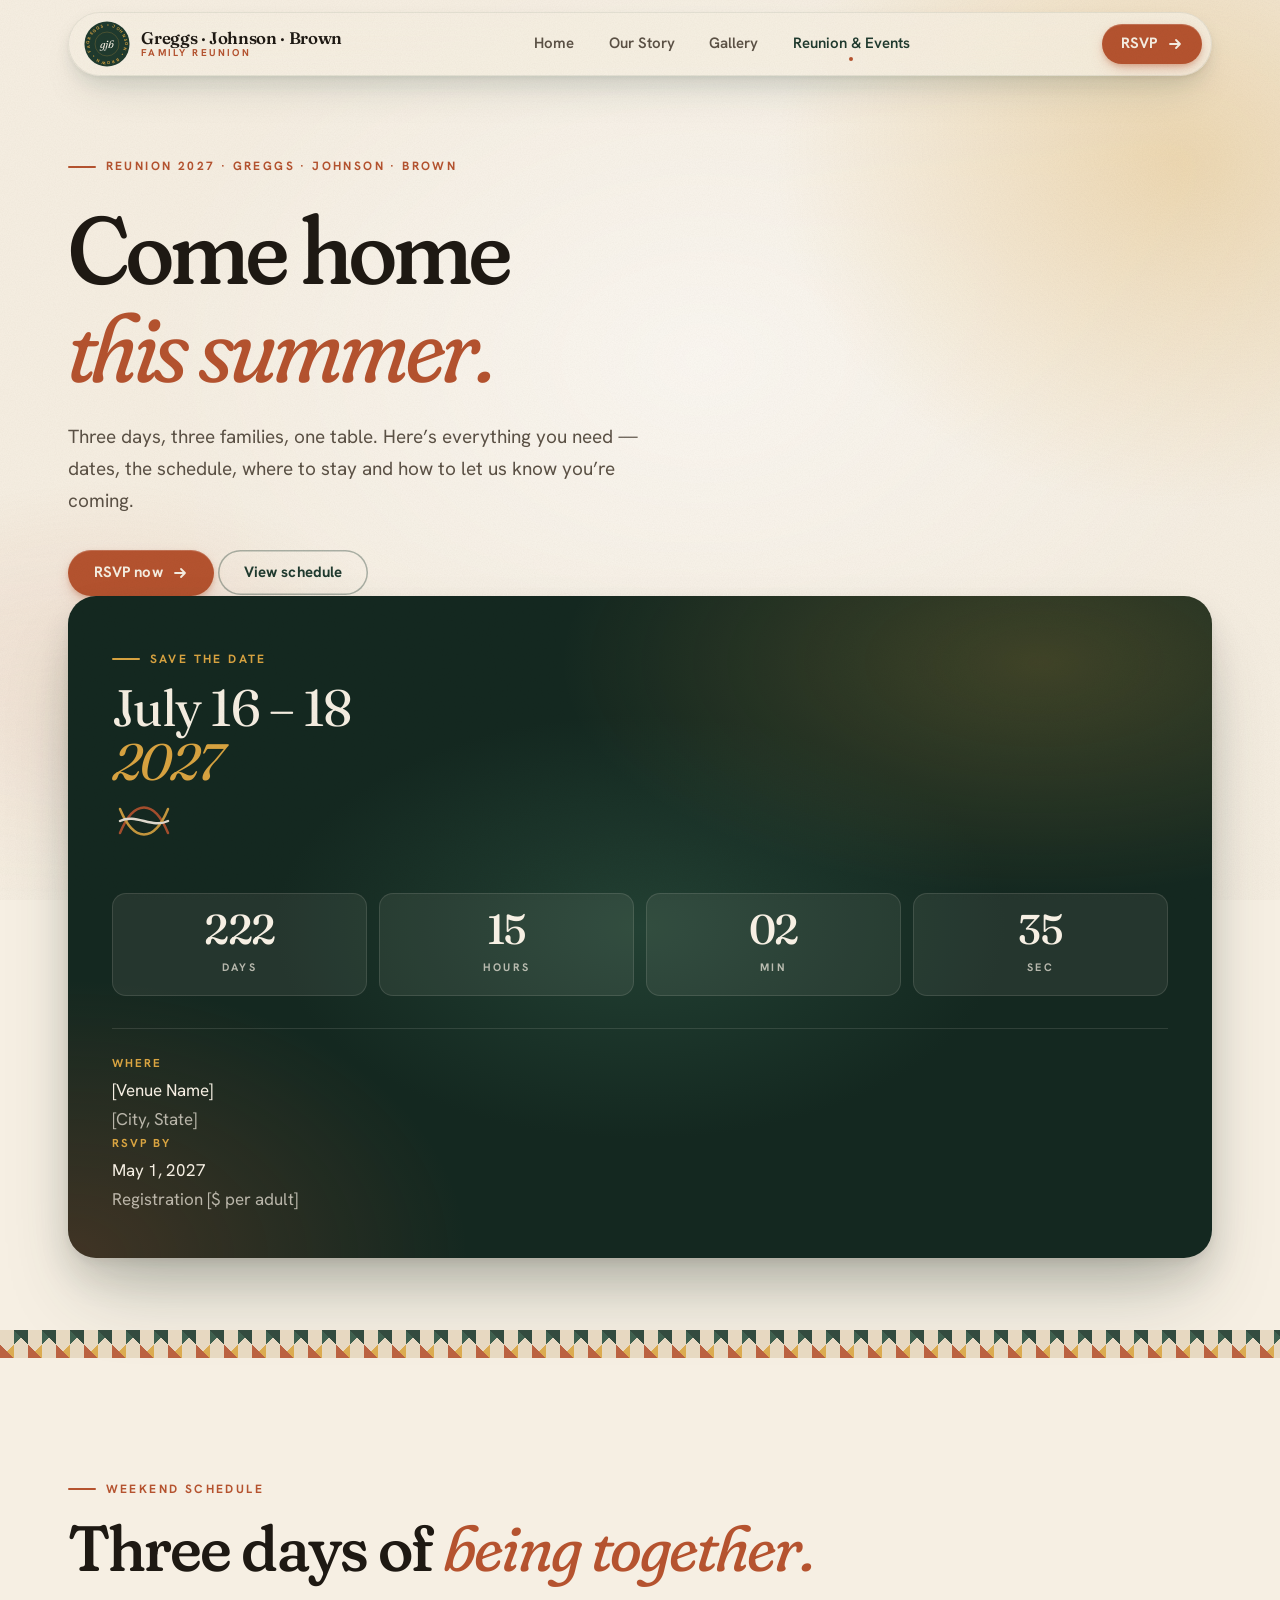
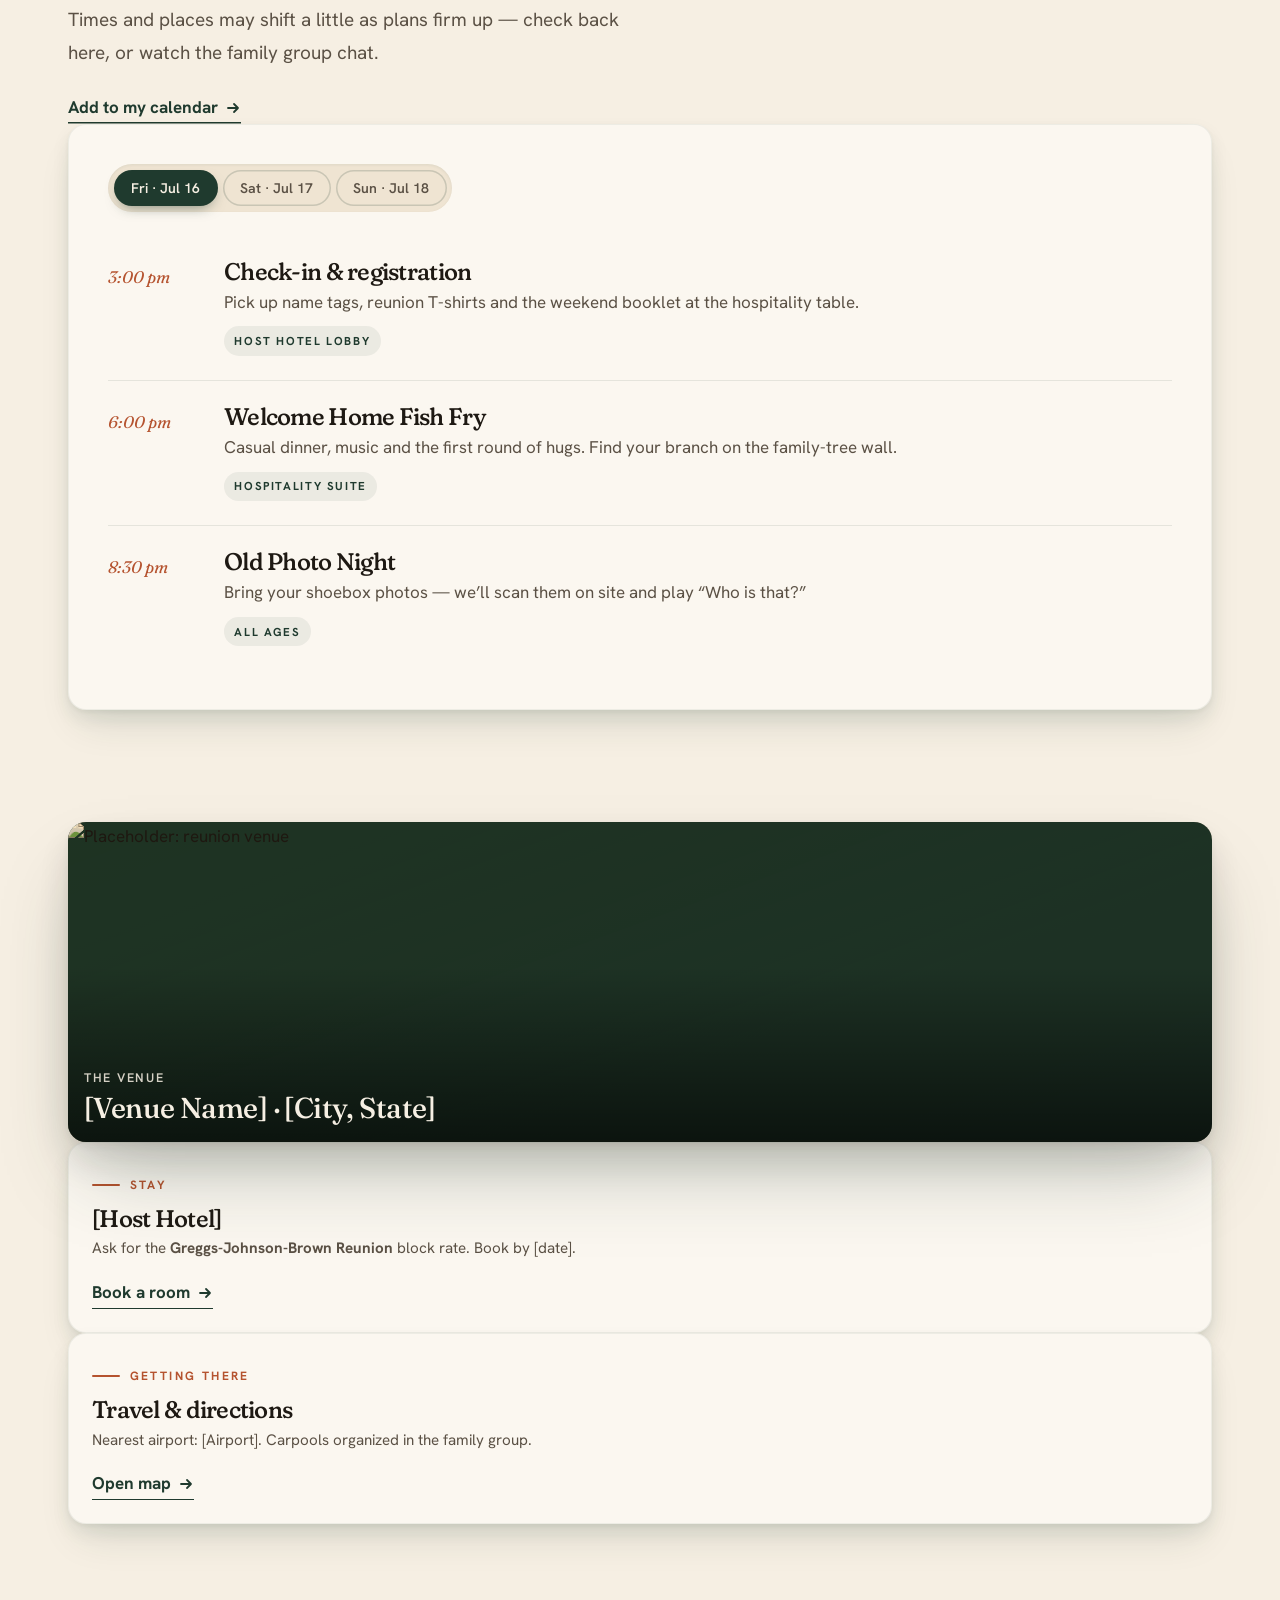
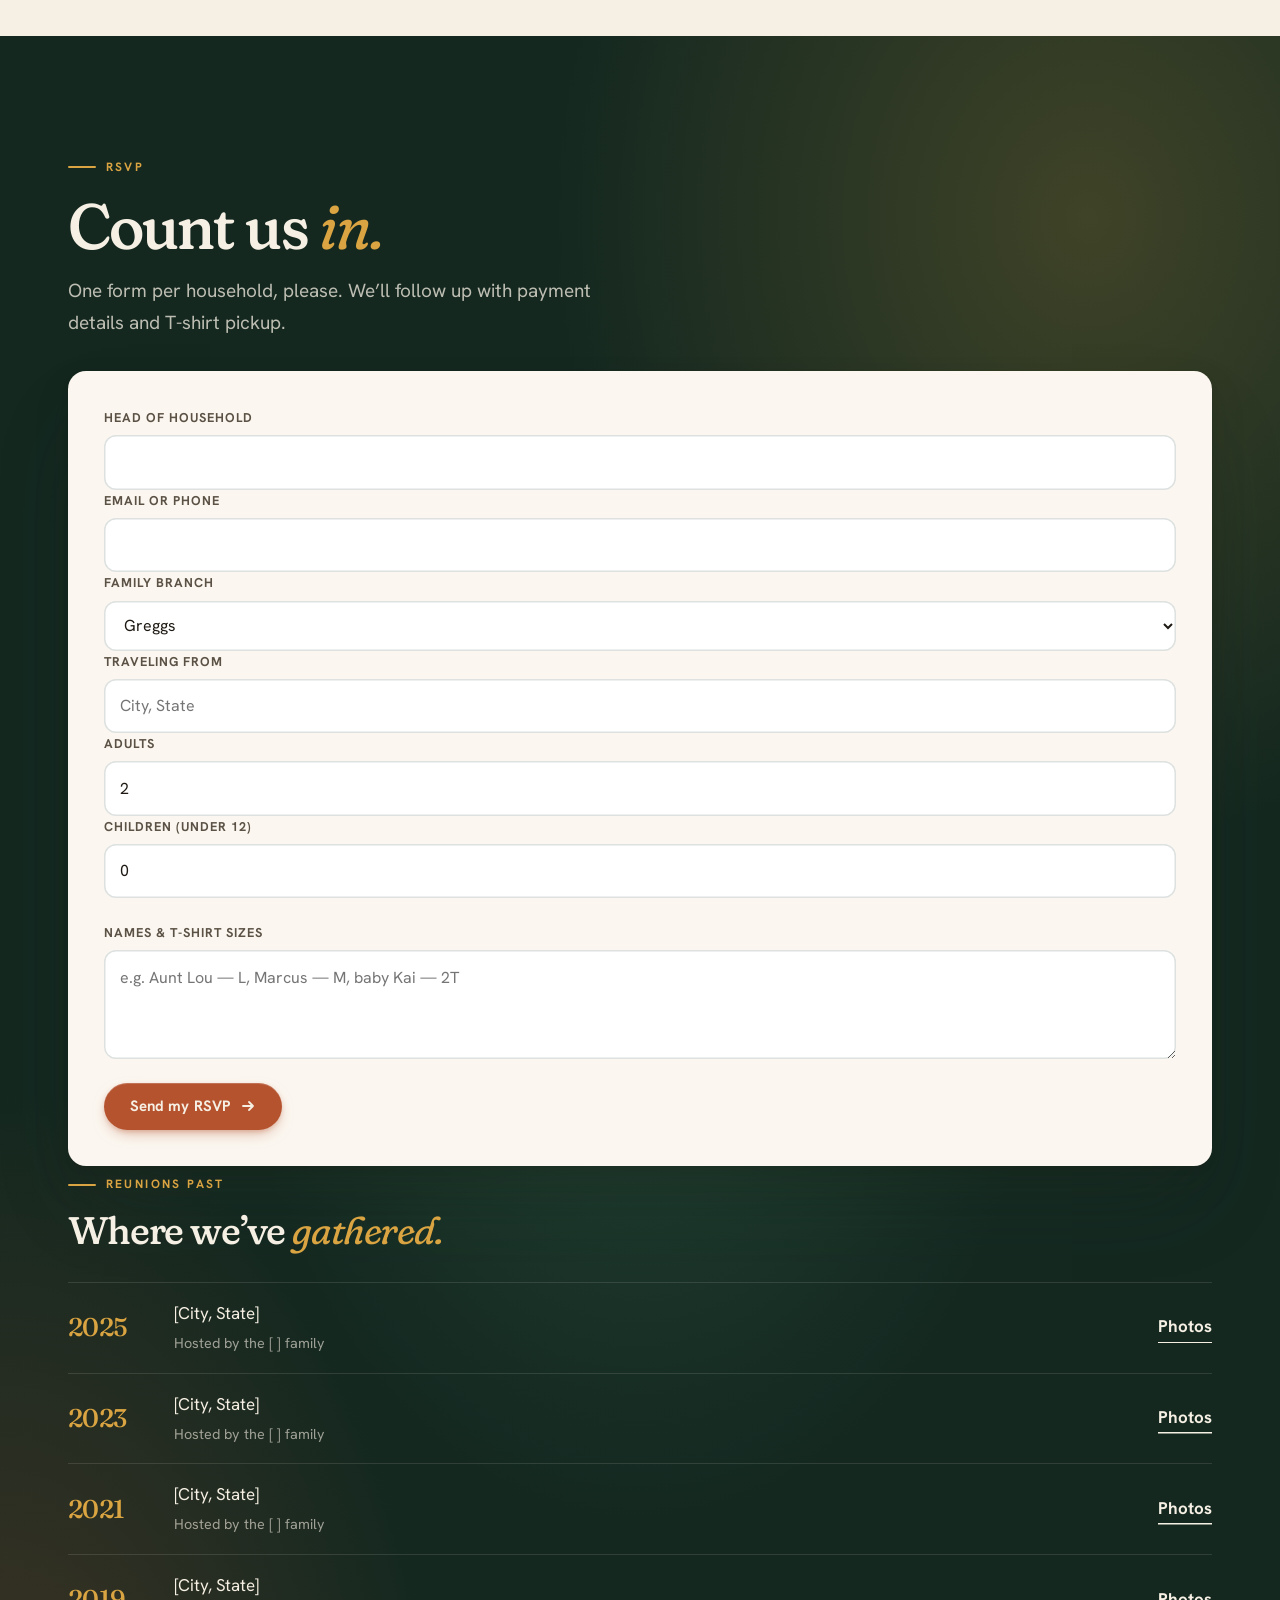
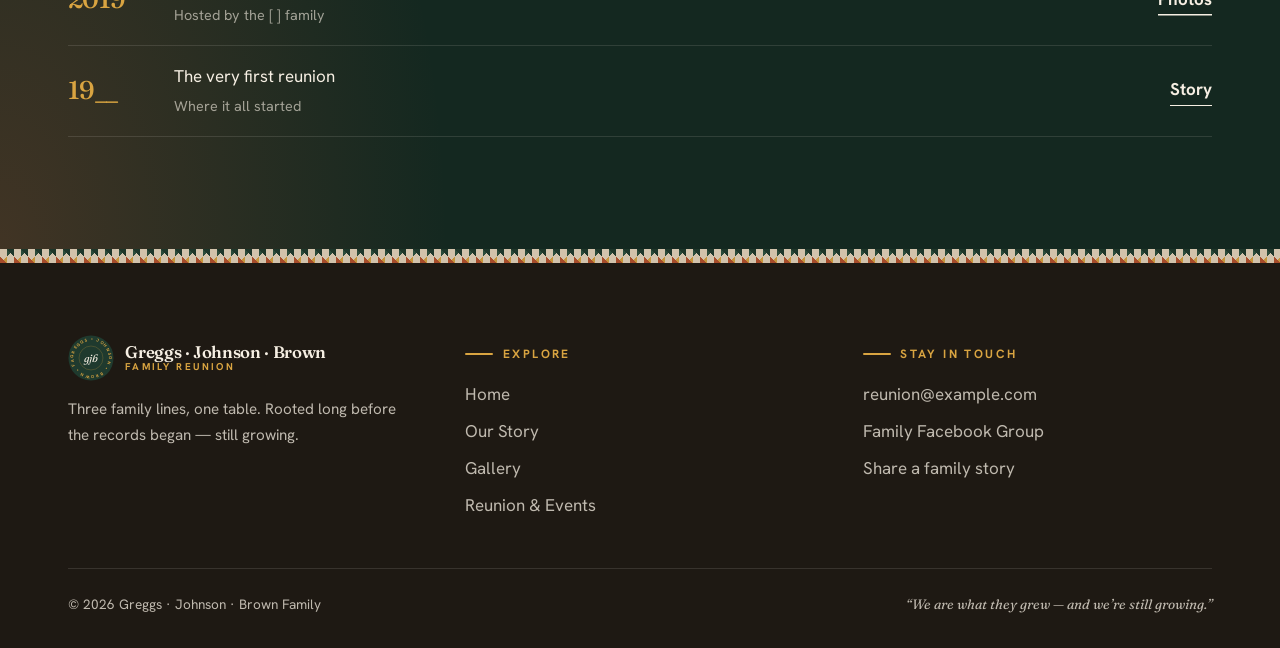
==== events.html @ fdebd54a "Greggs Johnson Brown family reunion website Home, Our Story (history by era), Gallery with family tr" ====
<!doctype html>
<html lang="en">
<head>
  <meta charset="utf-8">
  <meta name="viewport" content="width=device-width, initial-scale=1">
  <title>Reunion & Events · Greggs · Johnson · Brown Family</title>
  <meta name="description" content="Dates, schedule, venue and RSVP for the Greggs Johnson Brown Family Reunion.">
  <link rel="preconnect" href="https://fonts.googleapis.com">
  <link rel="preconnect" href="https://fonts.gstatic.com" crossorigin>
  <link href="https://fonts.googleapis.com/css2?family=Fraunces:ital,opsz,wght,SOFT,WONK@0,9..144,300..700,0..100,0..1;1,9..144,300..700,0..100,0..1&family=Hanken+Grotesk:wght@400;500;600;700&display=swap" rel="stylesheet">
  <script src="https://cdn.tailwindcss.com"></script>
  <script src="assets/tw-config.js"></script>
  <link rel="stylesheet" href="assets/site.css">
  <style>
    .day-tabs { display: inline-flex; gap: .3rem; padding: .35rem; border-radius: 999px; background: var(--paper-2); box-shadow: inset 0 1px 3px rgba(31,58,46,.08); }
    .day-panel[hidden] { display: none; }
    .slot { display: grid; grid-template-columns: 68px 1fr; gap: var(--s-4); padding-block: var(--s-4); border-top: 1px solid rgba(31,58,46,.1); }
    .slot:first-child { border-top: 0; }
    @media (min-width: 640px) { .slot { grid-template-columns: 92px 1fr; } }
    .slot time { font-family: 'Fraunces', serif; font-style: italic; color: var(--clay); font-size: 1.05rem; padding-top: .2rem; }
    .slot h3 { font-size: 1.5rem; }
    .slot p { color: var(--ink-soft); margin-top: .25rem; }
    .tag { display: inline-block; margin-top: .6rem; font-size: .72rem; letter-spacing: .14em; text-transform: uppercase; font-weight: 700; color: var(--leaf); background: rgba(31,58,46,.07); padding: .3rem .65rem; border-radius: 999px; }
    .past-row { display: grid; grid-template-columns: 90px 1fr auto; gap: var(--s-3); align-items: center; padding-block: var(--s-3); border-top: 1px solid rgba(246,239,227,.12); }
    .past-row b { font-family: 'Fraunces', serif; font-weight: 500; font-size: 1.6rem; letter-spacing: -0.02em; color: var(--gold); }
  </style>
</head>
<body>
  <header id="site-header"></header>

  <main>
    <!-- HERO -->
    <section class="relative isolate" style="padding-block: var(--s-7)">
      <div class="hero-bg"></div>
      <div class="wrap grid gap-10 lg:grid-cols-[1.1fr_1fr] lg:items-center">
        <div>
          <p class="eyebrow rise d1">Reunion 2027 · Greggs · Johnson · Brown</p>
          <h1 class="rise d2" style="font-size: clamp(3rem, 8vw, 6rem); margin-top: var(--s-4)">Come home<br><em>this summer.</em></h1>
          <p class="lede rise d3" style="margin-top: var(--s-4)">Three days, three families, one table. Here’s everything you need — dates, the schedule, where to stay and how to let us know you’re coming.</p>
          <div class="flex flex-wrap gap-3 rise d4" style="margin-top: var(--s-5)">
            <a class="btn btn-clay" href="#rsvp">RSVP now
              <svg width="16" height="16" viewBox="0 0 16 16" fill="none" aria-hidden="true"><path d="M3 8h10m-4-4 4 4-4 4" stroke="currentColor" stroke-width="1.8" stroke-linecap="round" stroke-linejoin="round"/></svg></a>
            <a class="btn btn-ghost" href="#schedule">View schedule</a>
          </div>
        </div>

        <div class="section-dark card-float rise d3" style="border-radius: 28px; padding: clamp(1.75rem, 4vw, 2.75rem)">
          <div class="flex items-start justify-between gap-4">
            <div>
              <p class="eyebrow">Save the date</p>
              <p class="font-display" style="font-size: clamp(2.2rem, 5vw, 3.2rem); letter-spacing: -0.03em; line-height: 1.05; margin-top: var(--s-2)">July 16 – 18<br><span style="font-style:italic;color:var(--gold)">2027</span></p>
            </div>
            <svg width="64" height="64" viewBox="0 0 64 64" fill="none" aria-hidden="true" style="flex:none;opacity:.9">
              <path d="M8 44 C 22 10, 42 10, 56 44" stroke="#B5532F" stroke-width="2.5" stroke-linecap="round"/>
              <path d="M8 20 C 22 54, 42 54, 56 20" stroke="#D9A441" stroke-width="2.5" stroke-linecap="round"/>
              <path d="M8 32 C 24 24, 40 40, 56 32" stroke="#F6EFE3" stroke-width="2.5" stroke-linecap="round"/>
            </svg>
          </div>
          <div class="count" style="margin-top: var(--s-5)">
            <div><b data-count="d">--</b><span>Days</span></div>
            <div><b data-count="h">--</b><span>Hours</span></div>
            <div><b data-count="m">--</b><span>Min</span></div>
            <div><b data-count="s">--</b><span>Sec</span></div>
          </div>
          <div class="grid gap-4 sm:grid-cols-2" style="margin-top: var(--s-5); padding-top: var(--s-4); border-top: 1px solid rgba(246,239,227,.12)">
            <div><p style="font-size:.72rem;letter-spacing:.18em;text-transform:uppercase;font-weight:700;color:var(--gold)">Where</p><p style="margin-top:.2rem">[Venue Name]<br><span style="opacity:.7">[City, State]</span></p></div>
            <div><p style="font-size:.72rem;letter-spacing:.18em;text-transform:uppercase;font-weight:700;color:var(--gold)">RSVP by</p><p style="margin-top:.2rem">May 1, 2027<br><span style="opacity:.7">Registration [$ per adult]</span></p></div>
          </div>
        </div>
      </div>
    </section>

    <div class="quilt"></div>

    <!-- SCHEDULE -->
    <section id="schedule" style="padding-block: var(--s-8); scroll-margin-top: 100px">
      <div class="wrap grid gap-10 lg:grid-cols-[0.8fr_1.2fr]">
        <div class="reveal">
          <p class="eyebrow">Weekend schedule</p>
          <h2 style="font-size: clamp(2.4rem, 5.5vw, 4rem); margin-top: var(--s-3)">Three days of <em>being together.</em></h2>
          <p class="lede" style="margin-top: var(--s-4)">Times and places may shift a little as plans firm up — check back here, or watch the family group chat.</p>
          <a class="link" href="#" style="margin-top: var(--s-4)">Add to my calendar
            <svg width="16" height="16" viewBox="0 0 16 16" fill="none" aria-hidden="true"><path d="M3 8h10m-4-4 4 4-4 4" stroke="currentColor" stroke-width="1.8" stroke-linecap="round" stroke-linejoin="round"/></svg></a>
        </div>

        <div class="card reveal" style="padding: clamp(1.25rem, 4vw, 2.5rem)">
          <div class="day-tabs" role="tablist" aria-label="Reunion days">
            <button class="chip" role="tab" aria-pressed="true" aria-selected="true" aria-controls="day-fri" id="tab-fri">Fri · Jul 16</button>
            <button class="chip" role="tab" aria-pressed="false" aria-selected="false" aria-controls="day-sat" id="tab-sat">Sat · Jul 17</button>
            <button class="chip" role="tab" aria-pressed="false" aria-selected="false" aria-controls="day-sun" id="tab-sun">Sun · Jul 18</button>
          </div>

          <div class="day-panel" id="day-fri" role="tabpanel" aria-labelledby="tab-fri" style="margin-top: var(--s-4)">
            <div class="slot"><time>3:00 pm</time><div><h3>Check-in & registration</h3><p>Pick up name tags, reunion T-shirts and the weekend booklet at the hospitality table.</p><span class="tag">Host hotel lobby</span></div></div>
            <div class="slot"><time>6:00 pm</time><div><h3>Welcome Home Fish Fry</h3><p>Casual dinner, music and the first round of hugs. Find your branch on the family-tree wall.</p><span class="tag">Hospitality suite</span></div></div>
            <div class="slot"><time>8:30 pm</time><div><h3>Old Photo Night</h3><p>Bring your shoebox photos — we’ll scan them on site and play “Who is that?”</p><span class="tag">All ages</span></div></div>
          </div>
          <div class="day-panel" id="day-sat" role="tabpanel" aria-labelledby="tab-sat" style="margin-top: var(--s-4)" hidden>
            <div class="slot"><time>10:00 am</time><div><h3>Family Picnic</h3><p>Games for the kids, spades and dominoes for the grown folks, and plenty of food off the grill.</p><span class="tag">[Park name]</span></div></div>
            <div class="slot"><time>1:00 pm</time><div><h3>The Generations Photo</h3><p>Everyone in reunion colors — grouped by generation, then all together.</p><span class="tag">Don’t be late!</span></div></div>
            <div class="slot"><time>6:30 pm</time><div><h3>Reunion Banquet</h3><p>Dinner, the family history presentation, honoring our elders and dancing.</p><span class="tag">Banquet hall · Dressy</span></div></div>
          </div>
          <div class="day-panel" id="day-sun" role="tabpanel" aria-labelledby="tab-sun" style="margin-top: var(--s-4)" hidden>
            <div class="slot"><time>10:00 am</time><div><h3>Family Worship Service</h3><p>Worship together, with a memorial moment for those we’ve lost since the last reunion.</p><span class="tag">[Church name]</span></div></div>
            <div class="slot"><time>12:30 pm</time><div><h3>Farewell Brunch</h3><p>One last meal, the hand-off to the next host family, and safe-travel prayers.</p><span class="tag">Host hotel</span></div></div>
          </div>
        </div>
      </div>
    </section>

    <!-- VENUE & LODGING -->
    <section style="padding-bottom: var(--s-8)">
      <div class="wrap grid gap-6 md:grid-cols-3">
        <div class="photo card-float reveal md:col-span-2" style="min-height: 320px">
          <img src="https://placehold.co/1000x560/2C5140/D9A441?text=Venue+Photo&font=playfair-display" alt="Placeholder: reunion venue" style="position:absolute;inset:0">
          <div class="cap"><span>The venue</span><b style="font-size:1.8rem">[Venue Name] · [City, State]</b></div>
        </div>
        <div class="grid gap-6">
          <div class="card reveal" style="padding: var(--s-4)">
            <p class="eyebrow">Stay</p>
            <h3 style="font-size:1.5rem;margin-top:var(--s-2)">[Host Hotel]</h3>
            <p style="color:var(--ink-soft);font-size:.95rem;margin-top:.3rem">Ask for the <b>Greggs-Johnson-Brown Reunion</b> block rate. Book by [date].</p>
            <a class="link" href="#" style="margin-top:var(--s-3)">Book a room
              <svg width="16" height="16" viewBox="0 0 16 16" fill="none" aria-hidden="true"><path d="M3 8h10m-4-4 4 4-4 4" stroke="currentColor" stroke-width="1.8" stroke-linecap="round" stroke-linejoin="round"/></svg></a>
          </div>
          <div class="card reveal" style="padding: var(--s-4)">
            <p class="eyebrow">Getting there</p>
            <h3 style="font-size:1.5rem;margin-top:var(--s-2)">Travel & directions</h3>
            <p style="color:var(--ink-soft);font-size:.95rem;margin-top:.3rem">Nearest airport: [Airport]. Carpools organized in the family group.</p>
            <a class="link" href="#" style="margin-top:var(--s-3)">Open map
              <svg width="16" height="16" viewBox="0 0 16 16" fill="none" aria-hidden="true"><path d="M3 8h10m-4-4 4 4-4 4" stroke="currentColor" stroke-width="1.8" stroke-linecap="round" stroke-linejoin="round"/></svg></a>
          </div>
        </div>
      </div>
    </section>

    <!-- RSVP + PAST REUNIONS -->
    <section class="section-dark" id="rsvp" style="padding-block: var(--s-8); scroll-margin-top: 90px">
      <div class="wrap grid gap-12 lg:grid-cols-[1.15fr_0.85fr]">
        <div class="reveal">
          <p class="eyebrow">RSVP</p>
          <h2 style="font-size: clamp(2.4rem, 5.5vw, 4rem); margin-top: var(--s-3)">Count us <em>in.</em></h2>
          <p class="lede" style="margin-top: var(--s-3)">One form per household, please. We’ll follow up with payment details and T-shirt pickup.</p>

          <form id="rsvp-form" class="card card-float" style="margin-top: var(--s-5); padding: clamp(1.25rem, 4vw, 2.25rem); color: var(--ink)">
            <div class="grid gap-4 sm:grid-cols-2">
              <div class="field"><label for="r-name">Head of household</label><input id="r-name" name="name" required autocomplete="name"></div>
              <div class="field"><label for="r-email">Email or phone</label><input id="r-email" name="contact" required></div>
              <div class="field"><label for="r-branch">Family branch</label>
                <select id="r-branch" name="branch"><option>Greggs</option><option>Johnson</option><option>Brown</option><option>More than one</option></select></div>
              <div class="field"><label for="r-city">Traveling from</label><input id="r-city" name="city" placeholder="City, State"></div>
              <div class="field"><label for="r-adults">Adults</label><input id="r-adults" name="adults" type="number" min="0" value="2"></div>
              <div class="field"><label for="r-kids">Children (under 12)</label><input id="r-kids" name="kids" type="number" min="0" value="0"></div>
            </div>
            <div class="field" style="margin-top: var(--s-4)"><label for="r-names">Names & T-shirt sizes</label><textarea id="r-names" name="names" rows="3" placeholder="e.g. Aunt Lou — L, Marcus — M, baby Kai — 2T"></textarea></div>
            <div class="flex flex-wrap items-center gap-4" style="margin-top: var(--s-4)">
              <button class="btn btn-clay" type="submit">Send my RSVP
                <svg width="16" height="16" viewBox="0 0 16 16" fill="none" aria-hidden="true"><path d="M3 8h10m-4-4 4 4-4 4" stroke="currentColor" stroke-width="1.8" stroke-linecap="round" stroke-linejoin="round"/></svg></button>
              <p id="rsvp-thanks" role="status" style="font-weight:600;color:var(--leaf)"></p>
            </div>
          </form>
        </div>

        <aside class="reveal">
          <p class="eyebrow">Reunions past</p>
          <h3 style="font-size: clamp(1.8rem, 3.5vw, 2.4rem); margin-top: var(--s-3)">Where we’ve <em style="color:var(--gold)">gathered.</em></h3>
          <div style="margin-top: var(--s-5)">
            <div class="past-row"><b>2025</b><span>[City, State]<br><span style="opacity:.6;font-size:.9rem">Hosted by the [ ] family</span></span><a class="link" href="gallery.html" style="color:var(--paper)">Photos</a></div>
            <div class="past-row"><b>2023</b><span>[City, State]<br><span style="opacity:.6;font-size:.9rem">Hosted by the [ ] family</span></span><a class="link" href="gallery.html" style="color:var(--paper)">Photos</a></div>
            <div class="past-row"><b>2021</b><span>[City, State]<br><span style="opacity:.6;font-size:.9rem">Hosted by the [ ] family</span></span><a class="link" href="gallery.html" style="color:var(--paper)">Photos</a></div>
            <div class="past-row"><b>2019</b><span>[City, State]<br><span style="opacity:.6;font-size:.9rem">Hosted by the [ ] family</span></span><a class="link" href="gallery.html" style="color:var(--paper)">Photos</a></div>
            <div class="past-row" style="border-bottom:1px solid rgba(246,239,227,.12)"><b>19__</b><span>The very first reunion<br><span style="opacity:.6;font-size:.9rem">Where it all started</span></span><a class="link" href="story.html#era-1950s" style="color:var(--paper)">Story</a></div>
          </div>
        </aside>
      </div>
    </section>
  </main>

  <footer id="site-footer"></footer>
  <script src="assets/site.js"></script>
  <script>
    // Day tabs
    const tabs = document.querySelectorAll('[role=tab]');
    tabs.forEach(t => t.addEventListener('click', () => {
      tabs.forEach(x => {
        const on = x === t;
        x.setAttribute('aria-pressed', on); x.setAttribute('aria-selected', on);
        document.getElementById(x.getAttribute('aria-controls')).hidden = !on;
      });
    }));

    // RSVP → opens an email to the reunion committee (swap for a form service later)
    document.getElementById('rsvp-form').addEventListener('submit', e => {
      e.preventDefault();
      const f = new FormData(e.target);
      const body = [...f.entries()].map(([k, v]) => `${k}: ${v}`).join('\n');
      location.href = `mailto:reunion@example.com?subject=${encodeURIComponent('Reunion RSVP — ' + f.get('name'))}&body=${encodeURIComponent(body)}`;
      document.getElementById('rsvp-thanks').textContent = 'Thank you! Your email app should open to send it.';
    });
  </script>
</body>
</html>
---- assets/site.css ----
/* ==========================================================
   Greggs · Johnson · Brown Family Reunion — shared styles
   ========================================================== */
:root {
  /* Brand */
  --paper: #F6EFE3;
  --paper-2: #EFE4D2;
  --paper-3: #E6D6BE;
  --leaf: #1F3A2E;      /* magnolia green — primary */
  --leaf-2: #2C5140;
  --leaf-deep: #142820;
  --clay: #B5532F;      /* red clay — accent */
  --clay-2: #9A4224;
  --gold: #D9A441;      /* harvest gold */
  --ink: #1E1913;
  --ink-soft: #5B5145;

  /* Spacing tokens */
  --s-1: 0.5rem;  --s-2: 0.75rem; --s-3: 1rem;  --s-4: 1.5rem;
  --s-5: 2rem;    --s-6: 3rem;    --s-7: 4.5rem; --s-8: 7rem;

  --radius: 18px;
  --ease-spring: cubic-bezier(.34, 1.4, .64, 1);
  --ease-out: cubic-bezier(.16, 1, .3, 1);

  /* Layered, tinted shadows */
  --sh-1: 0 1px 2px rgba(31,58,46,.06), 0 2px 6px rgba(31,58,46,.05);
  --sh-2: 0 2px 4px rgba(31,58,46,.05), 0 8px 18px rgba(31,58,46,.08), 0 22px 40px -12px rgba(31,58,46,.14);
  --sh-3: 0 4px 8px rgba(30,25,19,.06), 0 18px 36px rgba(30,25,19,.12), 0 44px 80px -20px rgba(31,58,46,.28);
}

* { box-sizing: border-box; }
html { scroll-behavior: smooth; }
body {
  margin: 0;
  background: var(--paper);
  color: var(--ink);
  font-family: 'Hanken Grotesk', system-ui, sans-serif;
  font-size: 1.0625rem;
  line-height: 1.7;
  -webkit-font-smoothing: antialiased;
}
/* Paper grain */
body::before {
  content: ""; position: fixed; inset: 0; z-index: 100; pointer-events: none; opacity: .32; mix-blend-mode: multiply;
  background-image: url("data:image/svg+xml,%3Csvg xmlns='http://www.w3.org/2000/svg' width='220' height='220'%3E%3Cfilter id='n'%3E%3CfeTurbulence type='fractalNoise' baseFrequency='.85' numOctaves='3' stitchTiles='stitch'/%3E%3CfeColorMatrix values='0 0 0 0 .35 0 0 0 0 .28 0 0 0 0 .2 0 0 0 .22 0'/%3E%3C/filter%3E%3Crect width='100%25' height='100%25' filter='url(%23n)'/%3E%3C/svg%3E");
}

.font-display { font-family: 'Fraunces', Georgia, serif; font-optical-sizing: auto; }
h1, h2, h3, .h-display {
  font-family: 'Fraunces', Georgia, serif;
  font-weight: 500;
  letter-spacing: -0.03em;
  line-height: 1.02;
  margin: 0;
  font-variation-settings: "SOFT" 100, "WONK" 0;
}
h1 em, h2 em, h3 em { font-style: italic; font-weight: 400; color: var(--clay); font-variation-settings: "SOFT" 100, "WONK" 1; }
p { margin: 0; }
a { color: inherit; }
img { display: block; max-width: 100%; }

.wrap { width: 100%; max-width: 1240px; margin: 0 auto; padding-inline: var(--s-4); }
@media (min-width: 768px) { .wrap { padding-inline: var(--s-6); } }

.eyebrow {
  display: inline-flex; align-items: center; gap: .6rem;
  font-size: .75rem; font-weight: 700; letter-spacing: .2em; text-transform: uppercase; color: var(--clay);
}
.eyebrow::before { content: ""; width: 28px; height: 2px; background: currentColor; border-radius: 2px; }
.lede { font-size: 1.1875rem; color: var(--ink-soft); max-width: 36rem; }

/* ---------- Buttons ---------- */
.btn {
  --bg: var(--leaf); --fg: var(--paper);
  display: inline-flex; align-items: center; gap: .6rem;
  padding: .95rem 1.6rem; border-radius: 999px; border: 0; cursor: pointer;
  background: var(--bg); color: var(--fg);
  font: 700 .9375rem/1 'Hanken Grotesk', sans-serif; letter-spacing: .01em; text-decoration: none;
  box-shadow: 0 1px 0 rgba(255,255,255,.15) inset, 0 6px 16px -6px rgba(31,58,46,.55), 0 2px 4px rgba(31,58,46,.15);
  transition: transform .45s var(--ease-spring), opacity .2s;
  position: relative;
}
.btn svg { transition: transform .45s var(--ease-spring); }
.btn:hover { transform: translateY(-2px); }
.btn:hover svg { transform: translateX(3px); }
.btn:active { transform: translateY(1px) scale(.98); }
.btn:focus-visible, .link:focus-visible, .chip:focus-visible, .nav-link:focus-visible, .tile:focus-visible, .era-link:focus-visible, .icon-btn:focus-visible {
  outline: 3px solid var(--gold); outline-offset: 3px;
}
.btn-clay { --bg: var(--clay); box-shadow: 0 1px 0 rgba(255,255,255,.18) inset, 0 6px 16px -6px rgba(181,83,47,.6), 0 2px 4px rgba(181,83,47,.2); }
.btn-ghost { --bg: transparent; --fg: var(--leaf); box-shadow: inset 0 0 0 1.5px rgba(31,58,46,.35); }
.btn-ghost:hover { box-shadow: inset 0 0 0 1.5px var(--leaf); }
.btn-light { --bg: var(--paper); --fg: var(--leaf); }

.link {
  font-weight: 700; color: var(--leaf); text-decoration: none; display: inline-flex; align-items: center; gap: .45rem;
  background: linear-gradient(currentColor, currentColor) 0 100% / 100% 1.5px no-repeat; padding-bottom: 2px;
}
.link svg { transition: transform .45s var(--ease-spring); }
.link:hover svg { transform: translateX(4px); }
.link:hover { color: var(--clay); }
.link:active { opacity: .7; }

/* ---------- Nav ---------- */
.site-header { position: sticky; top: 0; z-index: 50; padding-top: var(--s-2); }
.nav {
  display: flex; align-items: center; justify-content: space-between; gap: var(--s-3);
  padding: .55rem .6rem .55rem 1rem; border-radius: 999px;
  background: rgba(246,239,227,.82); backdrop-filter: blur(14px) saturate(1.3); -webkit-backdrop-filter: blur(14px) saturate(1.3);
  box-shadow: var(--sh-2), inset 0 0 0 1px rgba(31,58,46,.08);
}
.brand { display: flex; align-items: center; gap: .7rem; text-decoration: none; }
.brand-name { font-family: 'Fraunces', serif; font-weight: 600; font-size: 1.05rem; letter-spacing: -0.02em; line-height: 1.1; }
.brand-name small { display: block; font-family: 'Hanken Grotesk', sans-serif; font-size: .62rem; letter-spacing: .22em; text-transform: uppercase; color: var(--clay); font-weight: 700; }
.nav-links { display: none; gap: .25rem; align-items: center; }
.nav-link {
  text-decoration: none; font-weight: 600; font-size: .9375rem; padding: .55rem .95rem; border-radius: 999px; color: var(--ink-soft);
  transition: transform .35s var(--ease-spring);
  position: relative;
}
.nav-link::after {
  content: ""; position: absolute; left: 50%; bottom: .3rem; width: 4px; height: 4px; margin-left: -2px; border-radius: 50%; background: var(--clay);
  opacity: 0; transform: scale(0); transition: transform .4s var(--ease-spring), opacity .2s;
}
.nav-link:hover { color: var(--leaf); }
.nav-link:hover::after, .nav-link[aria-current="page"]::after { opacity: 1; transform: scale(1); }
.nav-link[aria-current="page"] { color: var(--leaf); }
.nav-link:active { transform: scale(.96); }
.nav .btn { padding: .75rem 1.2rem; }
.icon-btn {
  display: inline-grid; place-items: center; width: 44px; height: 44px; border-radius: 50%; border: 0; cursor: pointer;
  background: var(--leaf); color: var(--paper); transition: transform .35s var(--ease-spring);
}
.icon-btn:hover { transform: rotate(-8deg) scale(1.05); }
.icon-btn:active { transform: scale(.92); }
.mobile-menu {
  position: absolute; left: var(--s-4); right: var(--s-4); top: calc(100% + .5rem);
  background: var(--paper); border-radius: 24px; padding: var(--s-3); box-shadow: var(--sh-3);
  display: grid; gap: .25rem;
  opacity: 0; transform: translateY(-8px) scale(.98); pointer-events: none; transition: opacity .25s, transform .45s var(--ease-spring);
}
.mobile-menu.open { opacity: 1; transform: none; pointer-events: auto; }
.mobile-menu .nav-link { font-size: 1.125rem; padding: .85rem 1rem; }
@media (min-width: 900px) {
  .nav-links { display: flex; }
  .menu-toggle, .mobile-menu { display: none; }
}

/* ---------- Seal / monogram ---------- */
.seal { width: 46px; height: 46px; flex: none; }
.seal-spin { animation: spin 40s linear infinite; transform-origin: center; }
@keyframes spin { to { transform: rotate(360deg); } }

/* ---------- Surfaces ---------- */
.card {
  background: #FBF7F0; border-radius: var(--radius); box-shadow: var(--sh-2), inset 0 0 0 1px rgba(31,58,46,.06);
}
.card-float { box-shadow: var(--sh-3); }

/* Image treatment: color multiply + bottom gradient */
.photo { position: relative; overflow: hidden; border-radius: var(--radius); background: var(--leaf); isolation: isolate; }
.photo img { width: 100%; height: 100%; object-fit: cover; transition: transform .9s var(--ease-out); filter: sepia(.25) saturate(.9); }
.photo::before { content: ""; position: absolute; inset: 0; z-index: 1; background: linear-gradient(160deg, rgba(217,164,65,.35), rgba(181,83,47,.25)); mix-blend-mode: multiply; pointer-events: none; }
.photo::after { content: ""; position: absolute; inset: 0; z-index: 1; background: linear-gradient(to top, rgba(0,0,0,.6), transparent 55%); pointer-events: none; }
.photo .cap { position: absolute; left: var(--s-3); right: var(--s-3); bottom: var(--s-3); z-index: 2; color: var(--paper); }
.photo .cap b { display: block; font-family: 'Fraunces', serif; font-weight: 500; font-size: 1.15rem; letter-spacing: -0.02em; line-height: 1.2; }
.photo .cap span { font-size: .78rem; letter-spacing: .14em; text-transform: uppercase; opacity: .85; font-weight: 600; }

/* Polaroid */
.polaroid {
  background: #FDFAF4; padding: 10px 10px 44px; border-radius: 6px; box-shadow: var(--sh-3);
  transition: transform .6s var(--ease-spring);
}
.polaroid .photo { border-radius: 2px; }
.polaroid .photo::after { display: none; }
.polaroid figcaption { font-family: 'Fraunces', serif; font-style: italic; font-size: .95rem; color: var(--ink-soft); text-align: center; margin-top: .6rem; }

/* ---------- Quilt pattern band ---------- */
.quilt {
  height: 28px;
  background:
    linear-gradient(45deg, var(--clay) 25%, transparent 25%) 0 0 / 28px 28px,
    linear-gradient(-45deg, var(--gold) 25%, transparent 25%) 14px 0 / 28px 28px,
    linear-gradient(45deg, transparent 75%, var(--leaf) 75%) 0 0 / 28px 28px,
    linear-gradient(-45deg, transparent 75%, var(--leaf-2) 75%) 14px 0 / 28px 28px,
    var(--paper-3);
  opacity: .9;
}
.quilt-thin { height: 14px; background-size: 14px 14px; background-position: 0 0, 7px 0, 0 0, 7px 0; }

/* ---------- Dark section ---------- */
.section-dark {
  position: relative; color: var(--paper); background: var(--leaf-deep); overflow: hidden; isolation: isolate;
}
.section-dark::before {
  content: ""; position: absolute; inset: 0; z-index: -1;
  background:
    radial-gradient(60% 50% at 85% 10%, rgba(217,164,65,.22), transparent 70%),
    radial-gradient(50% 60% at 0% 100%, rgba(181,83,47,.28), transparent 70%),
    radial-gradient(40% 40% at 50% 50%, rgba(44,81,64,.6), transparent 80%);
}
.section-dark .lede { color: rgba(246,239,227,.75); }
.section-dark .eyebrow { color: var(--gold); }
.section-dark h2 em { color: var(--gold); }

/* ---------- Hero backdrop ---------- */
.hero-bg {
  position: absolute; inset: 0; z-index: -1; pointer-events: none;
  -webkit-mask-image: linear-gradient(to bottom, #000 60%, transparent);
          mask-image: linear-gradient(to bottom, #000 60%, transparent);
  background:
    radial-gradient(45% 55% at 92% 18%, rgba(217,164,65,.30), transparent 70%),
    radial-gradient(40% 45% at 8% 85%, rgba(181,83,47,.16), transparent 70%),
    radial-gradient(60% 60% at 55% 40%, rgba(255,255,255,.55), transparent 75%);
}

/* ---------- Chips / filters ---------- */
.chip {
  border: 0; cursor: pointer; font: 600 .875rem/1 'Hanken Grotesk', sans-serif; padding: .7rem 1.1rem; border-radius: 999px;
  background: transparent; color: var(--ink-soft); box-shadow: inset 0 0 0 1.5px rgba(31,58,46,.18);
  transition: transform .4s var(--ease-spring);
}
.chip:hover { color: var(--leaf); box-shadow: inset 0 0 0 1.5px var(--leaf); }
.chip:active { transform: scale(.95); }
.chip[aria-pressed="true"] { background: var(--leaf); color: var(--paper); box-shadow: 0 6px 14px -6px rgba(31,58,46,.6); }

/* ---------- Countdown ---------- */
.count { display: grid; grid-template-columns: repeat(4, 1fr); gap: var(--s-2); }
.count div { text-align: center; padding: var(--s-3) var(--s-1); border-radius: 14px; background: rgba(246,239,227,.07); box-shadow: inset 0 0 0 1px rgba(246,239,227,.12); }
.count b { display: block; font-family: 'Fraunces', serif; font-weight: 500; font-size: clamp(1.8rem, 5vw, 2.6rem); letter-spacing: -0.03em; line-height: 1; font-variant-numeric: tabular-nums; }
.count span { font-size: .68rem; letter-spacing: .2em; text-transform: uppercase; opacity: .7; font-weight: 700; }

/* ---------- Forms ---------- */
.field { display: grid; gap: .4rem; }
.field label { font-size: .8rem; font-weight: 700; letter-spacing: .08em; text-transform: uppercase; color: var(--ink-soft); }
.field input, .field select, .field textarea {
  font: inherit; font-size: 1rem; padding: .85rem 1rem; border-radius: 12px; border: 0; background: #fff; color: var(--ink);
  box-shadow: inset 0 0 0 1.5px rgba(31,58,46,.15);
}
.field input:hover, .field select:hover, .field textarea:hover { box-shadow: inset 0 0 0 1.5px rgba(31,58,46,.35); }
.field input:focus-visible, .field select:focus-visible, .field textarea:focus-visible { outline: none; box-shadow: inset 0 0 0 2px var(--leaf), 0 0 0 4px rgba(217,164,65,.35); }

/* ---------- Reveal ---------- */
.reveal { opacity: 0; transform: translateY(24px); transition: opacity .9s var(--ease-out), transform 1s var(--ease-out); }
.reveal.is-in { opacity: 1; transform: none; }
@media (prefers-reduced-motion: reduce) {
  .reveal { opacity: 1; transform: none; }
  .seal-spin { animation: none; }
  html { scroll-behavior: auto; }
}

/* Page-load stagger */
.rise { opacity: 0; transform: translateY(18px); animation: rise 1s var(--ease-out) forwards; }
@keyframes rise { to { opacity: 1; transform: none; } }
.d1 { animation-delay: .08s; } .d2 { animation-delay: .18s; } .d3 { animation-delay: .3s; } .d4 { animation-delay: .44s; } .d5 { animation-delay: .6s; }

/* ---------- Footer ---------- */
.site-footer { background: var(--ink); color: rgba(246,239,227,.75); }
.site-footer a { text-decoration: none; }
.site-footer a:hover { color: var(--gold); }
.site-footer a:focus-visible { outline: 3px solid var(--gold); outline-offset: 3px; border-radius: 4px; }
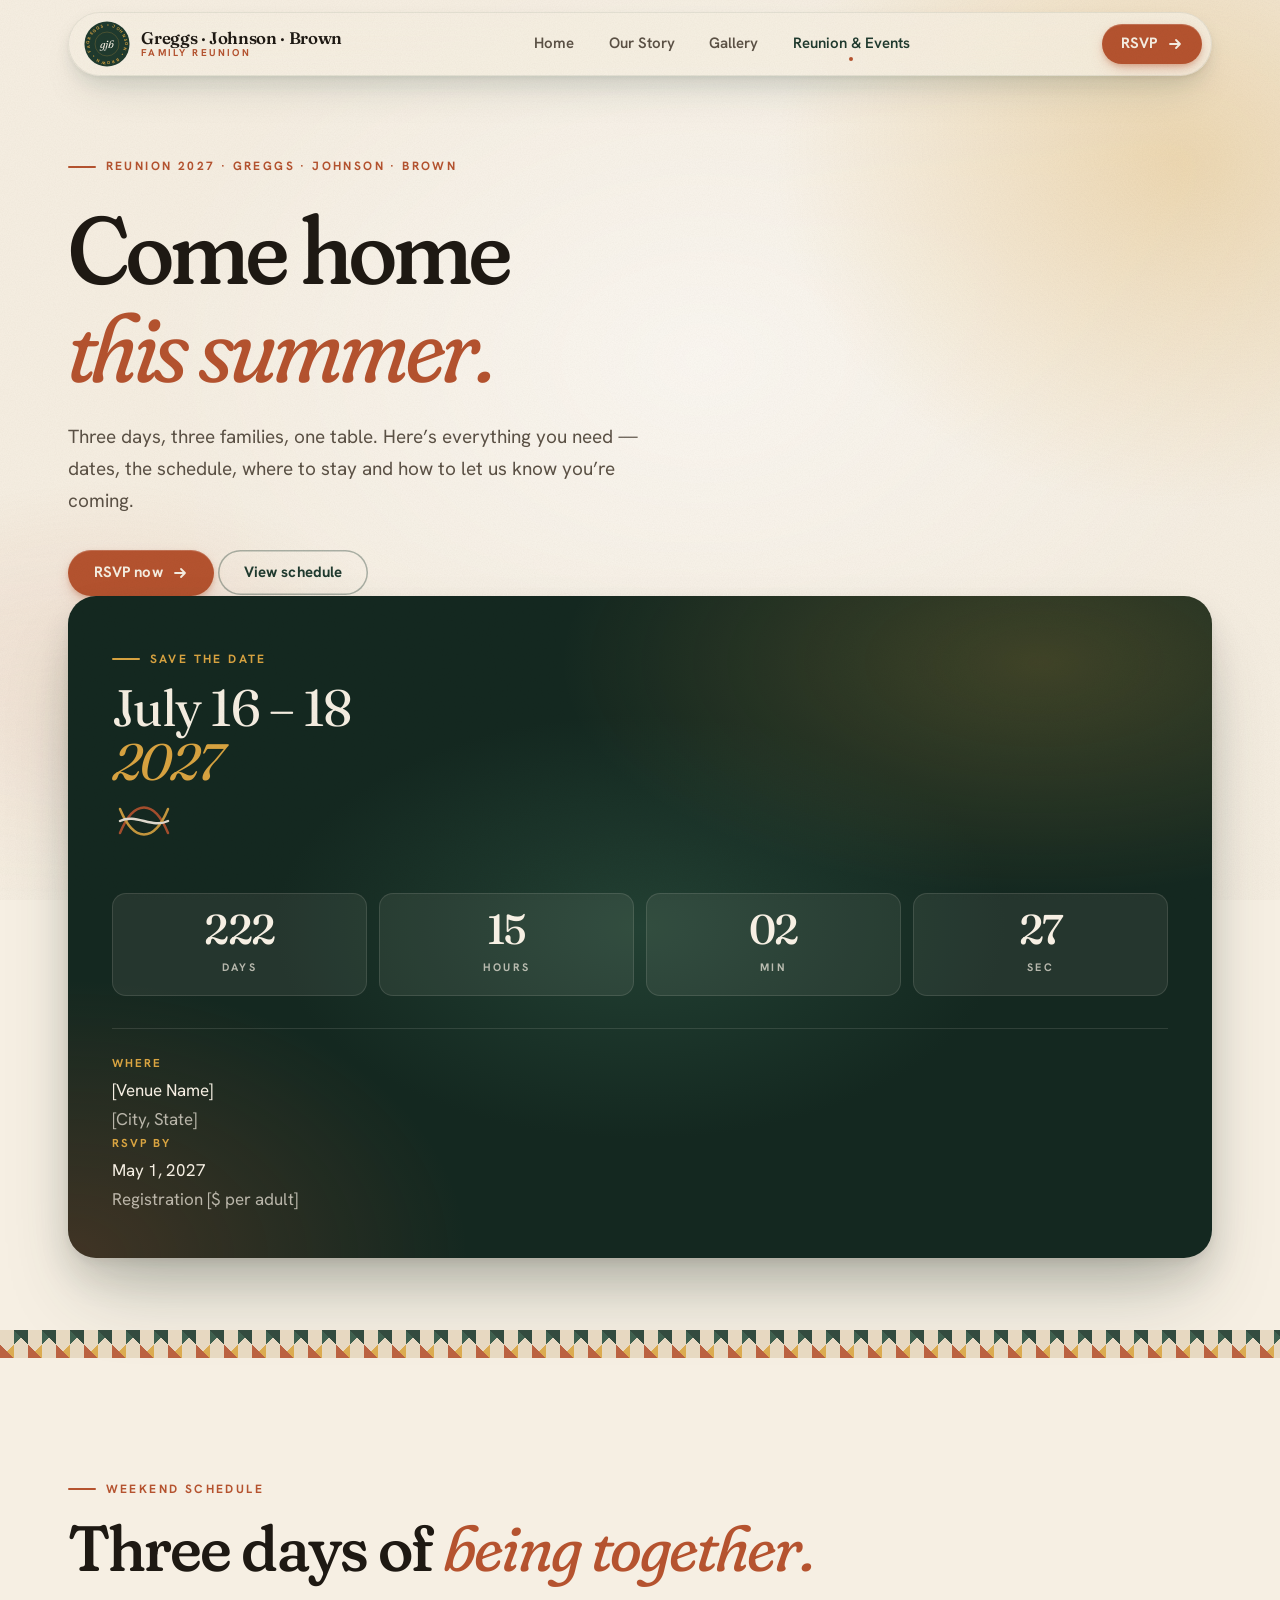
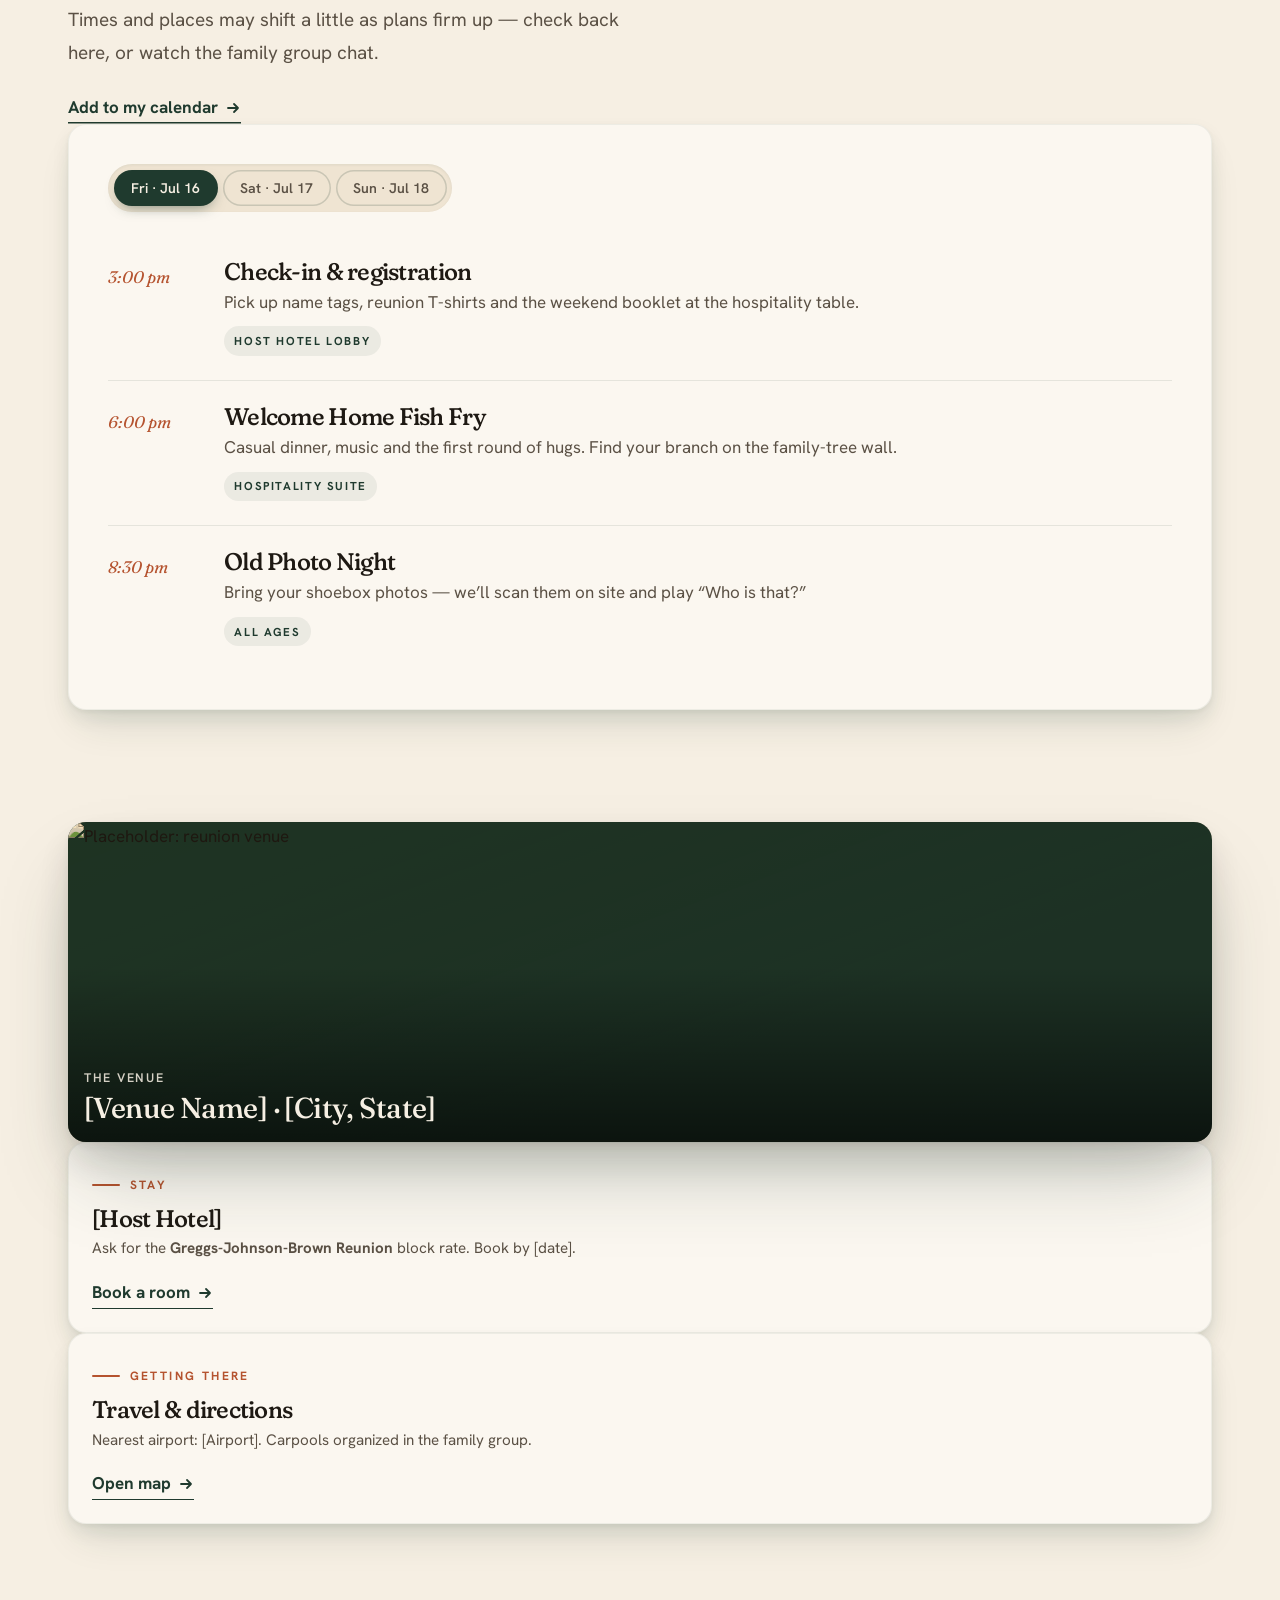
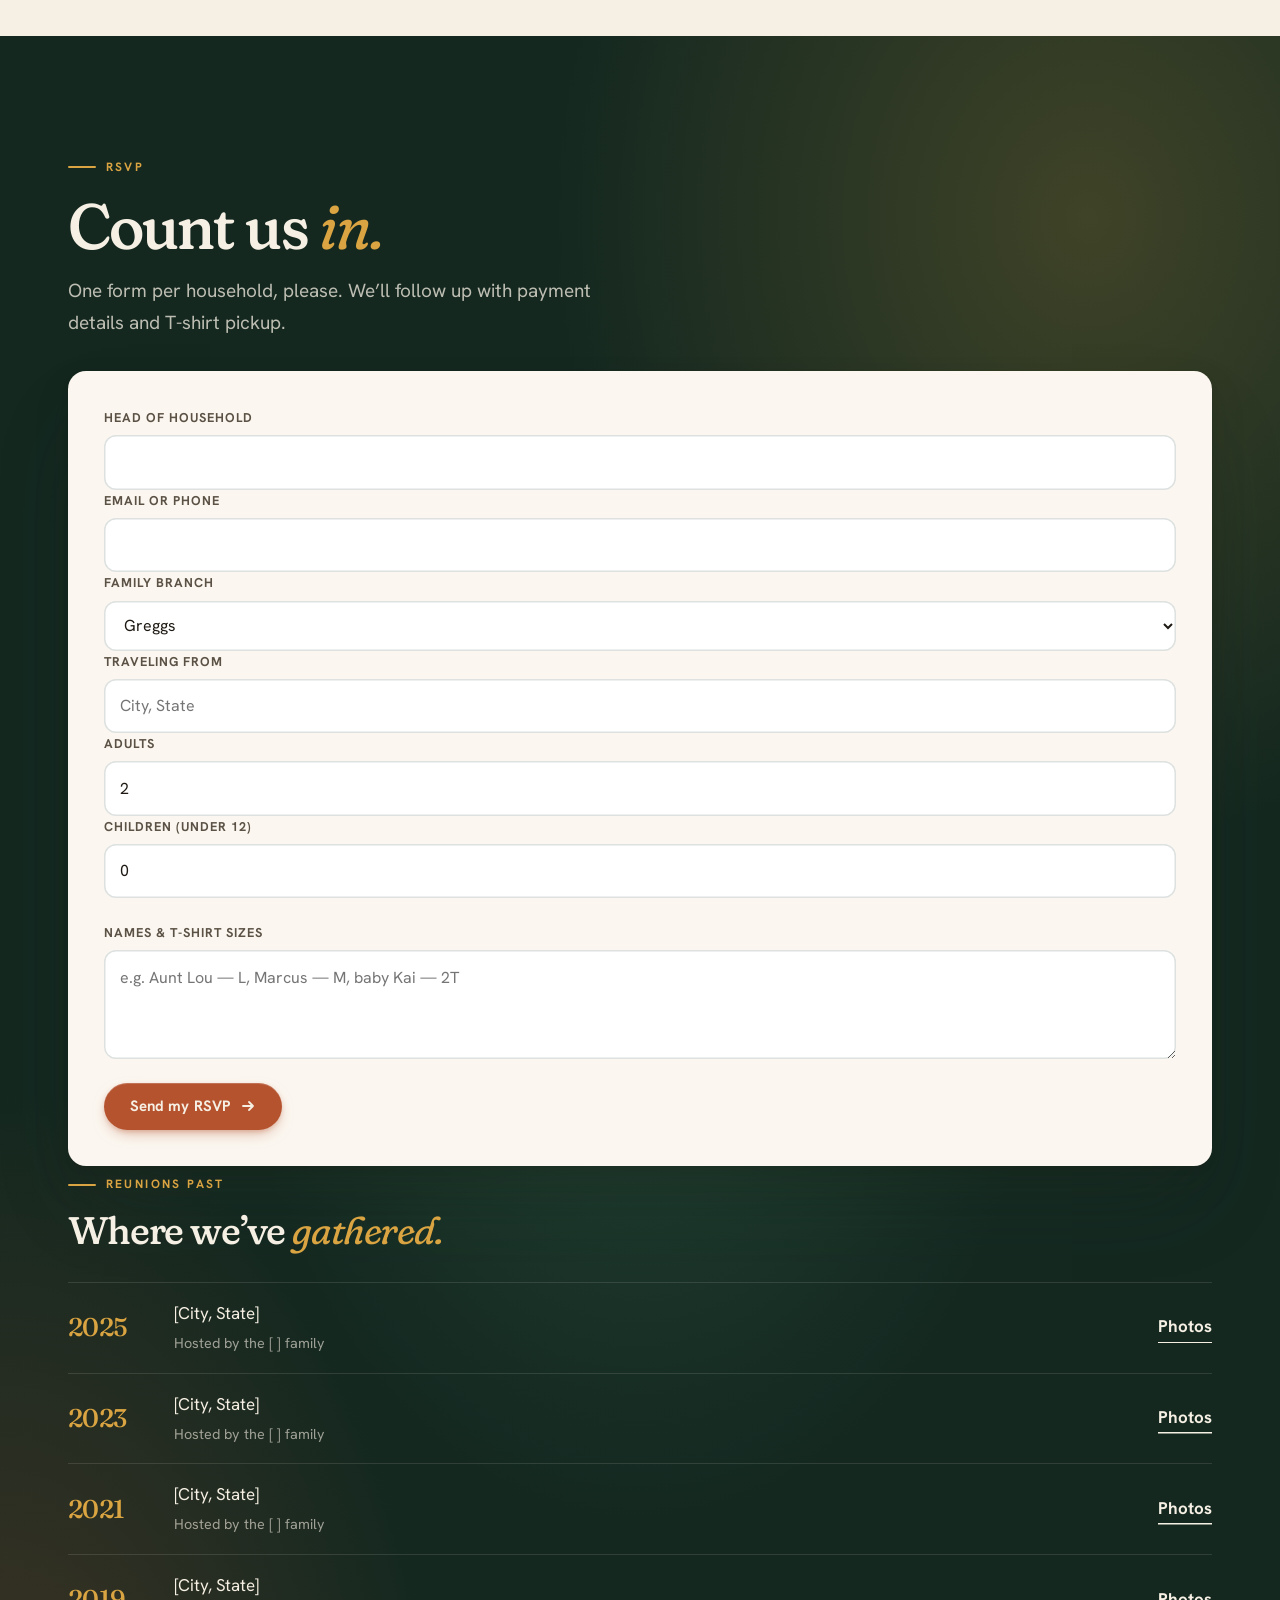
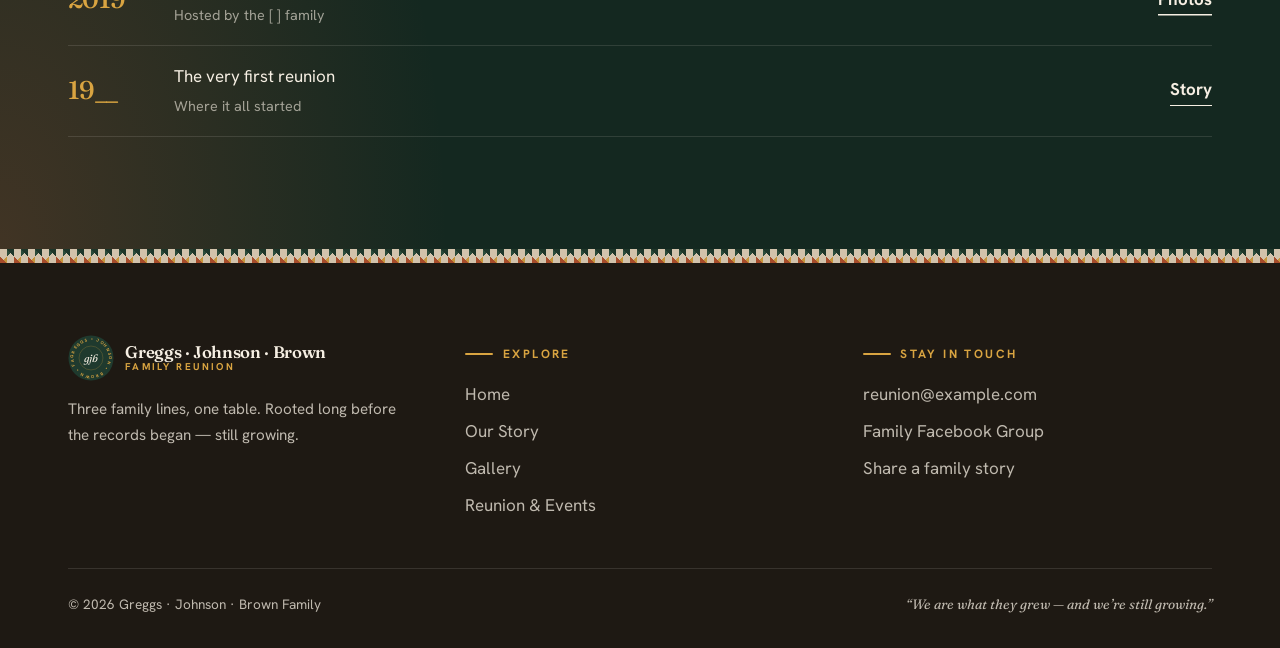
==== commit 41826aad: "Responsive fixes, clickable family-tree cards with bios - Fix horizontal overflow on Our Story at ph" ====
--- a/events.html
+++ b/events.html
@@ -110,12 +110,12 @@
 
     <!-- VENUE & LODGING -->
     <section style="padding-bottom: var(--s-8)">
-      <div class="wrap grid gap-6 md:grid-cols-3">
-        <div class="photo card-float reveal md:col-span-2" style="min-height: 320px">
+      <div class="wrap grid gap-6 lg:grid-cols-3">
+        <div class="photo card-float reveal lg:col-span-2" style="min-height: 320px">
           <img src="https://placehold.co/1000x560/2C5140/D9A441?text=Venue+Photo&font=playfair-display" alt="Placeholder: reunion venue" style="position:absolute;inset:0">
           <div class="cap"><span>The venue</span><b style="font-size:1.8rem">[Venue Name] · [City, State]</b></div>
         </div>
-        <div class="grid gap-6">
+        <div class="grid gap-6 md:grid-cols-2 lg:grid-cols-1">
           <div class="card reveal" style="padding: var(--s-4)">
             <p class="eyebrow">Stay</p>
             <h3 style="font-size:1.5rem;margin-top:var(--s-2)">[Host Hotel]</h3>
--- a/assets/site.css
+++ b/assets/site.css
@@ -142,6 +142,11 @@
 }
 .mobile-menu.open { opacity: 1; transform: none; pointer-events: auto; }
 .mobile-menu .nav-link { font-size: 1.125rem; padding: .85rem 1rem; }
+@media (max-width: 419px) {
+  .brand-name { font-size: .86rem; white-space: nowrap; }
+  .brand .seal { width: 40px; height: 40px; }
+  .brand { gap: .55rem; }
+}
 @media (min-width: 900px) {
   .nav-links { display: flex; }
   .menu-toggle, .mobile-menu { display: none; }
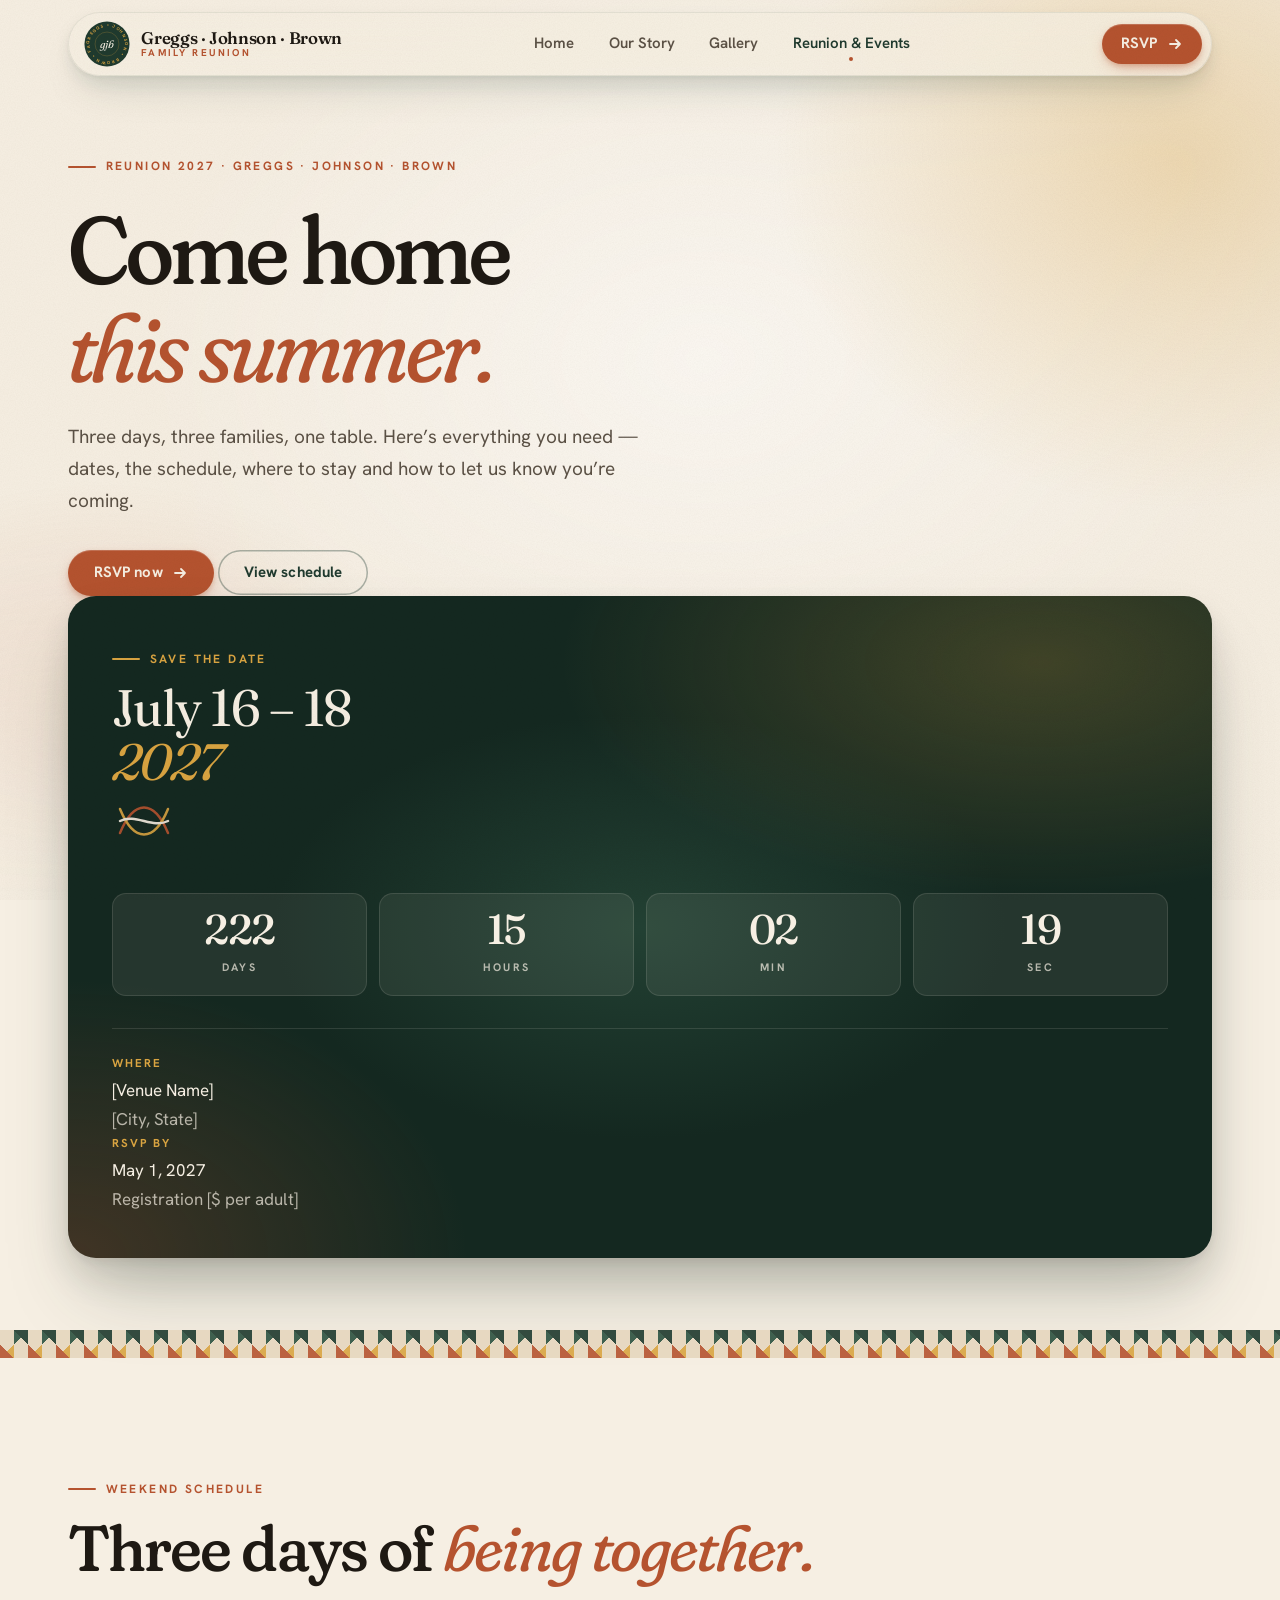
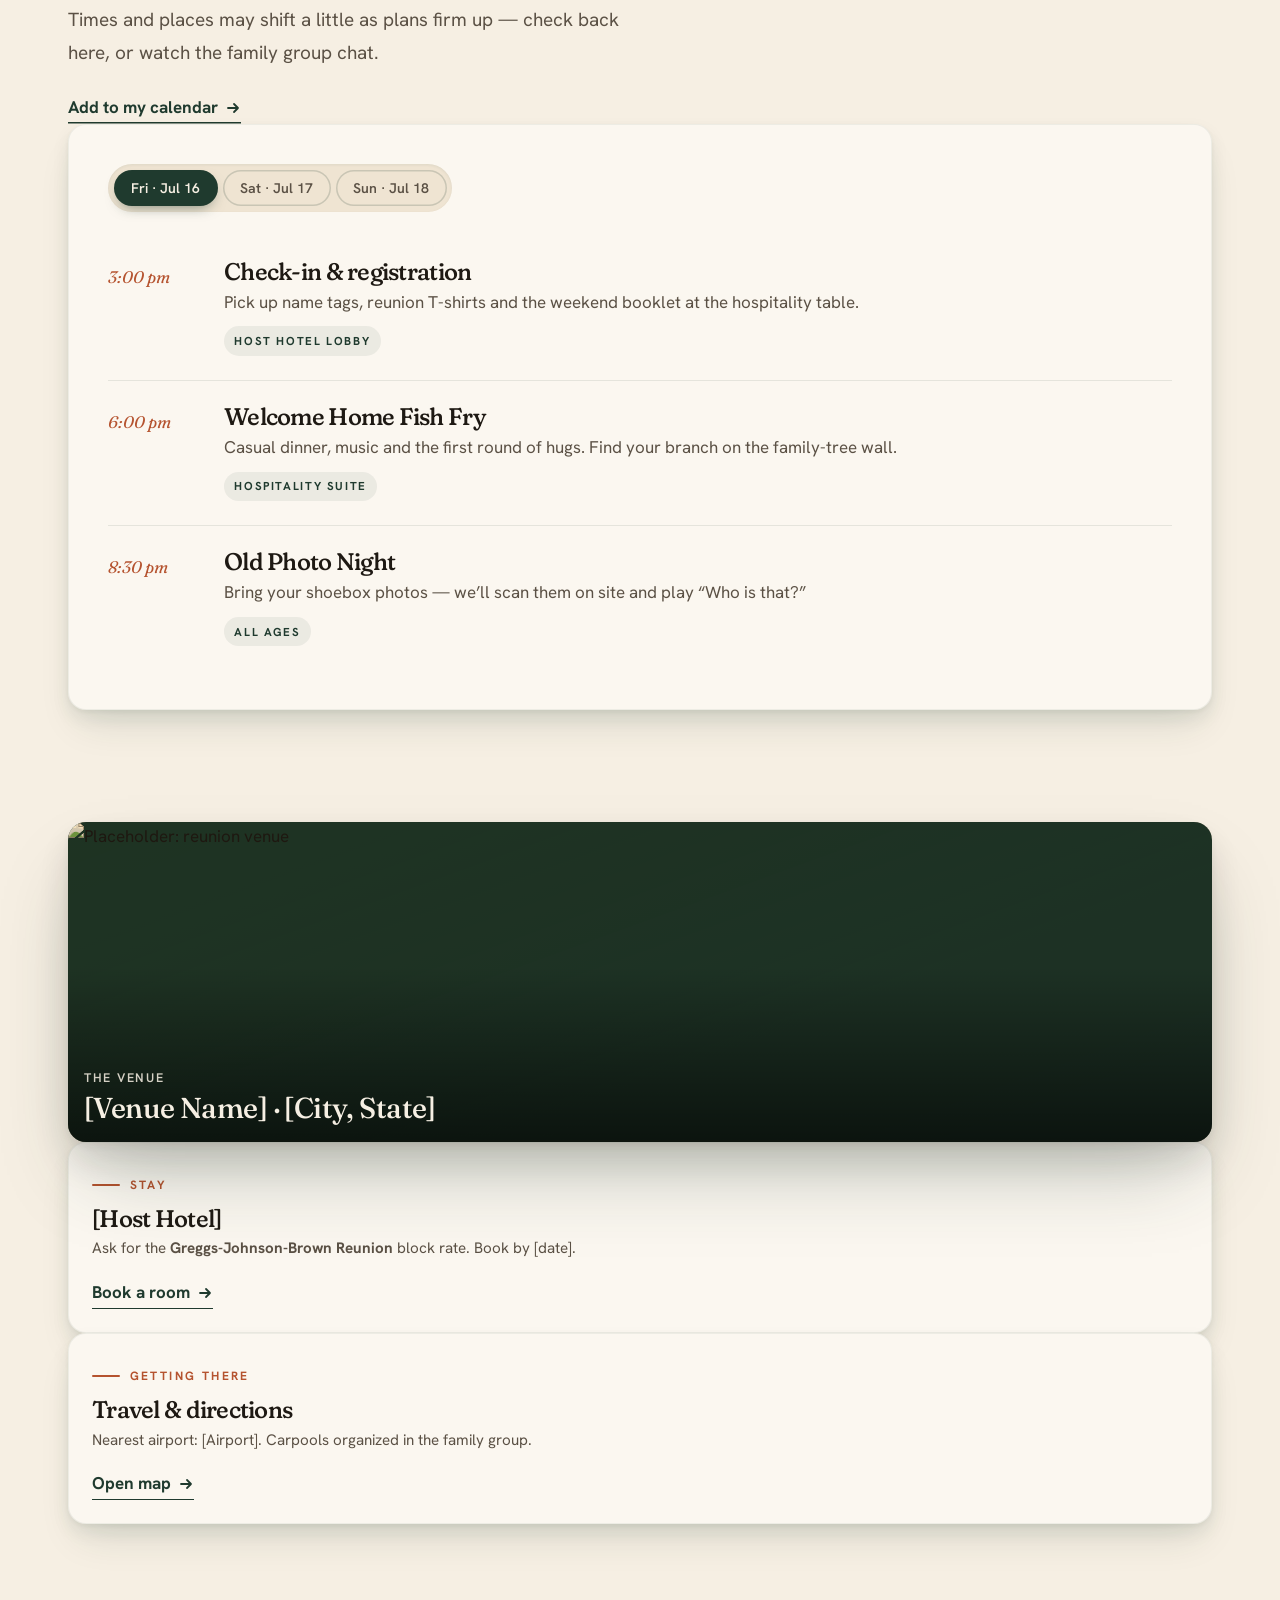
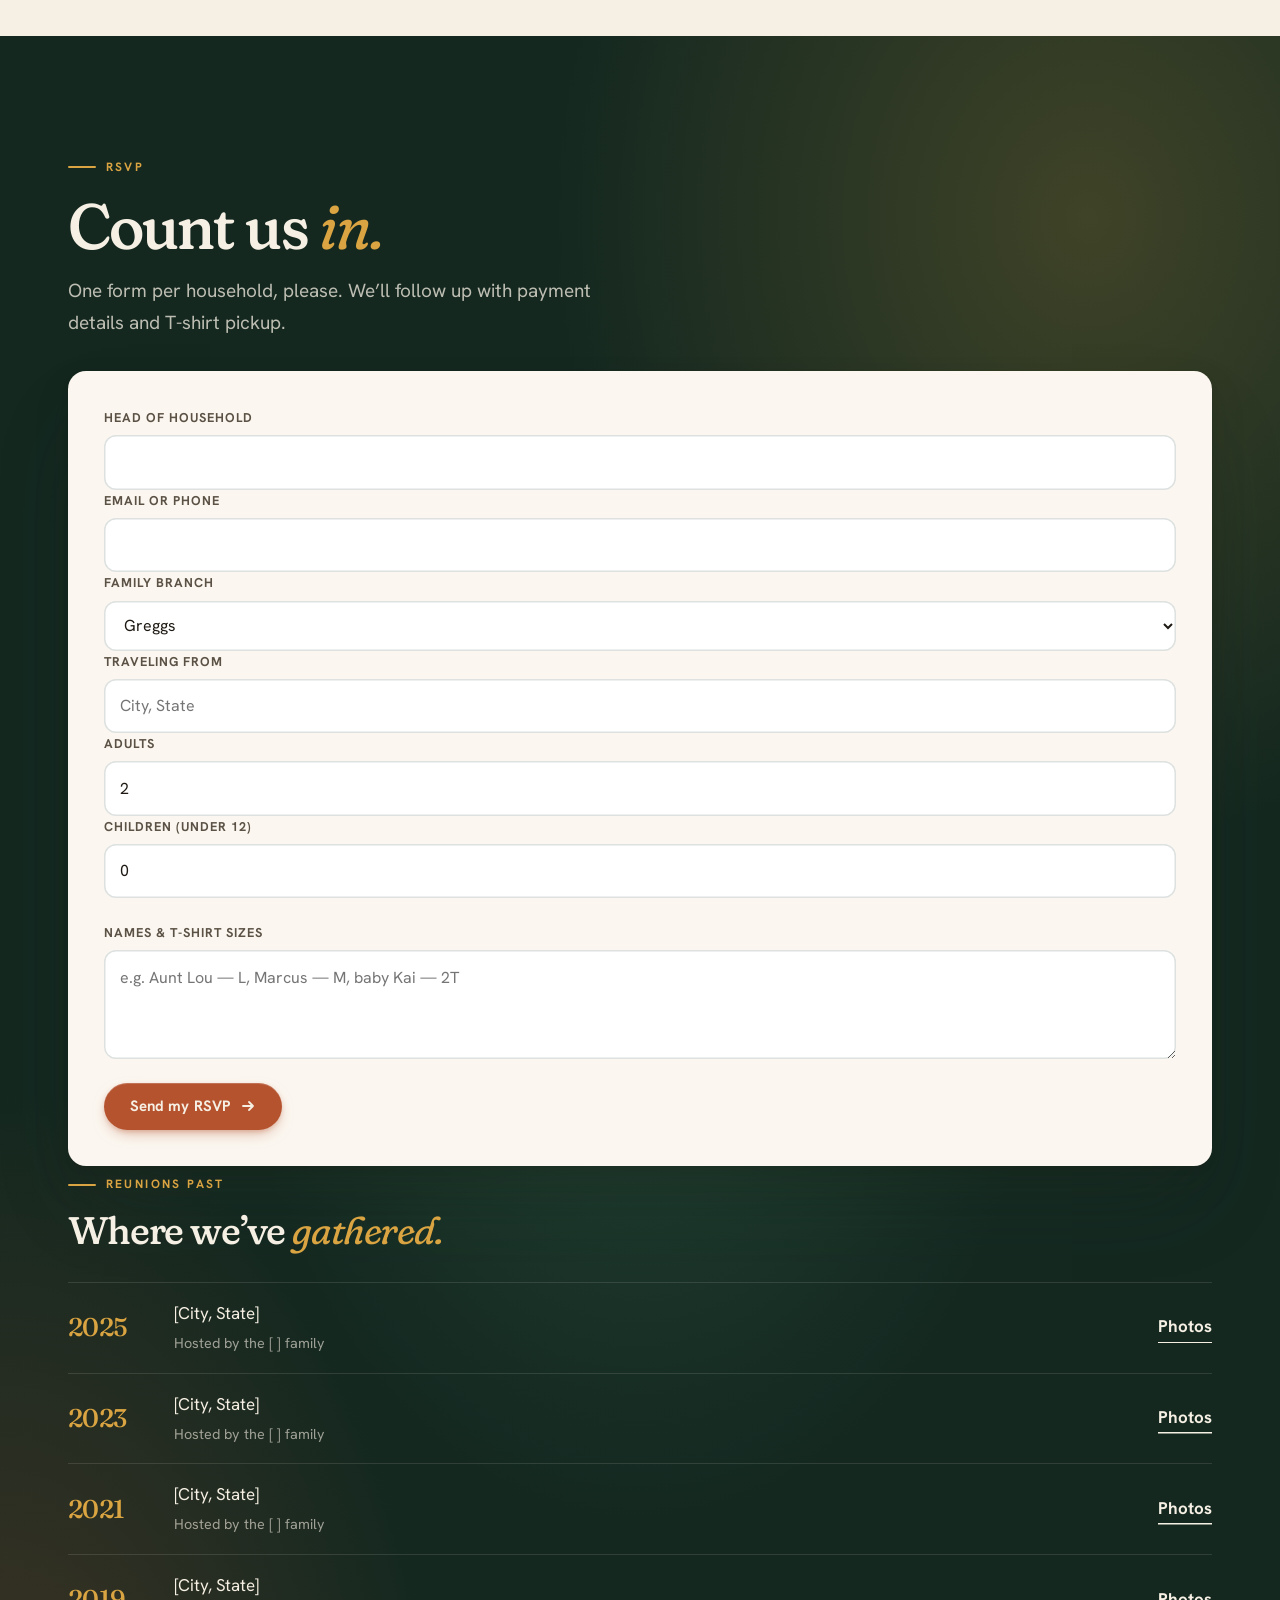
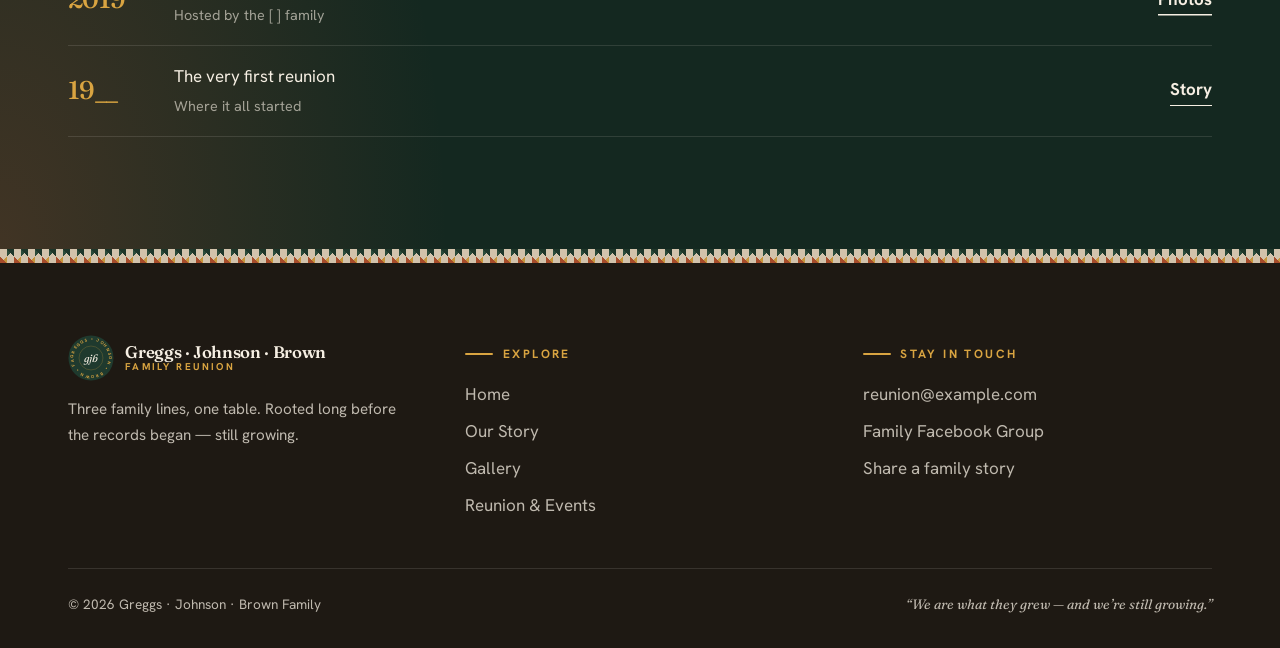
==== commit 492d5176: "Version asset URLs so cached pages never mix old and new scripts Mobile browsers holding the previou" ====
--- a/events.html
+++ b/events.html
@@ -9,8 +9,8 @@
   <link rel="preconnect" href="https://fonts.gstatic.com" crossorigin>
   <link href="https://fonts.googleapis.com/css2?family=Fraunces:ital,opsz,wght,SOFT,WONK@0,9..144,300..700,0..100,0..1;1,9..144,300..700,0..100,0..1&family=Hanken+Grotesk:wght@400;500;600;700&display=swap" rel="stylesheet">
   <script src="https://cdn.tailwindcss.com"></script>
-  <script src="assets/tw-config.js"></script>
-  <link rel="stylesheet" href="assets/site.css">
+  <script src="assets/tw-config.js?v=20261016"></script>
+  <link rel="stylesheet" href="assets/site.css?v=20261016">
   <style>
     .day-tabs { display: inline-flex; gap: .3rem; padding: .35rem; border-radius: 999px; background: var(--paper-2); box-shadow: inset 0 1px 3px rgba(31,58,46,.08); }
     .day-panel[hidden] { display: none; }
@@ -177,7 +177,7 @@
   </main>
 
   <footer id="site-footer"></footer>
-  <script src="assets/site.js"></script>
+  <script src="assets/site.js?v=20261016"></script>
   <script>
     // Day tabs
     const tabs = document.querySelectorAll('[role=tab]');
